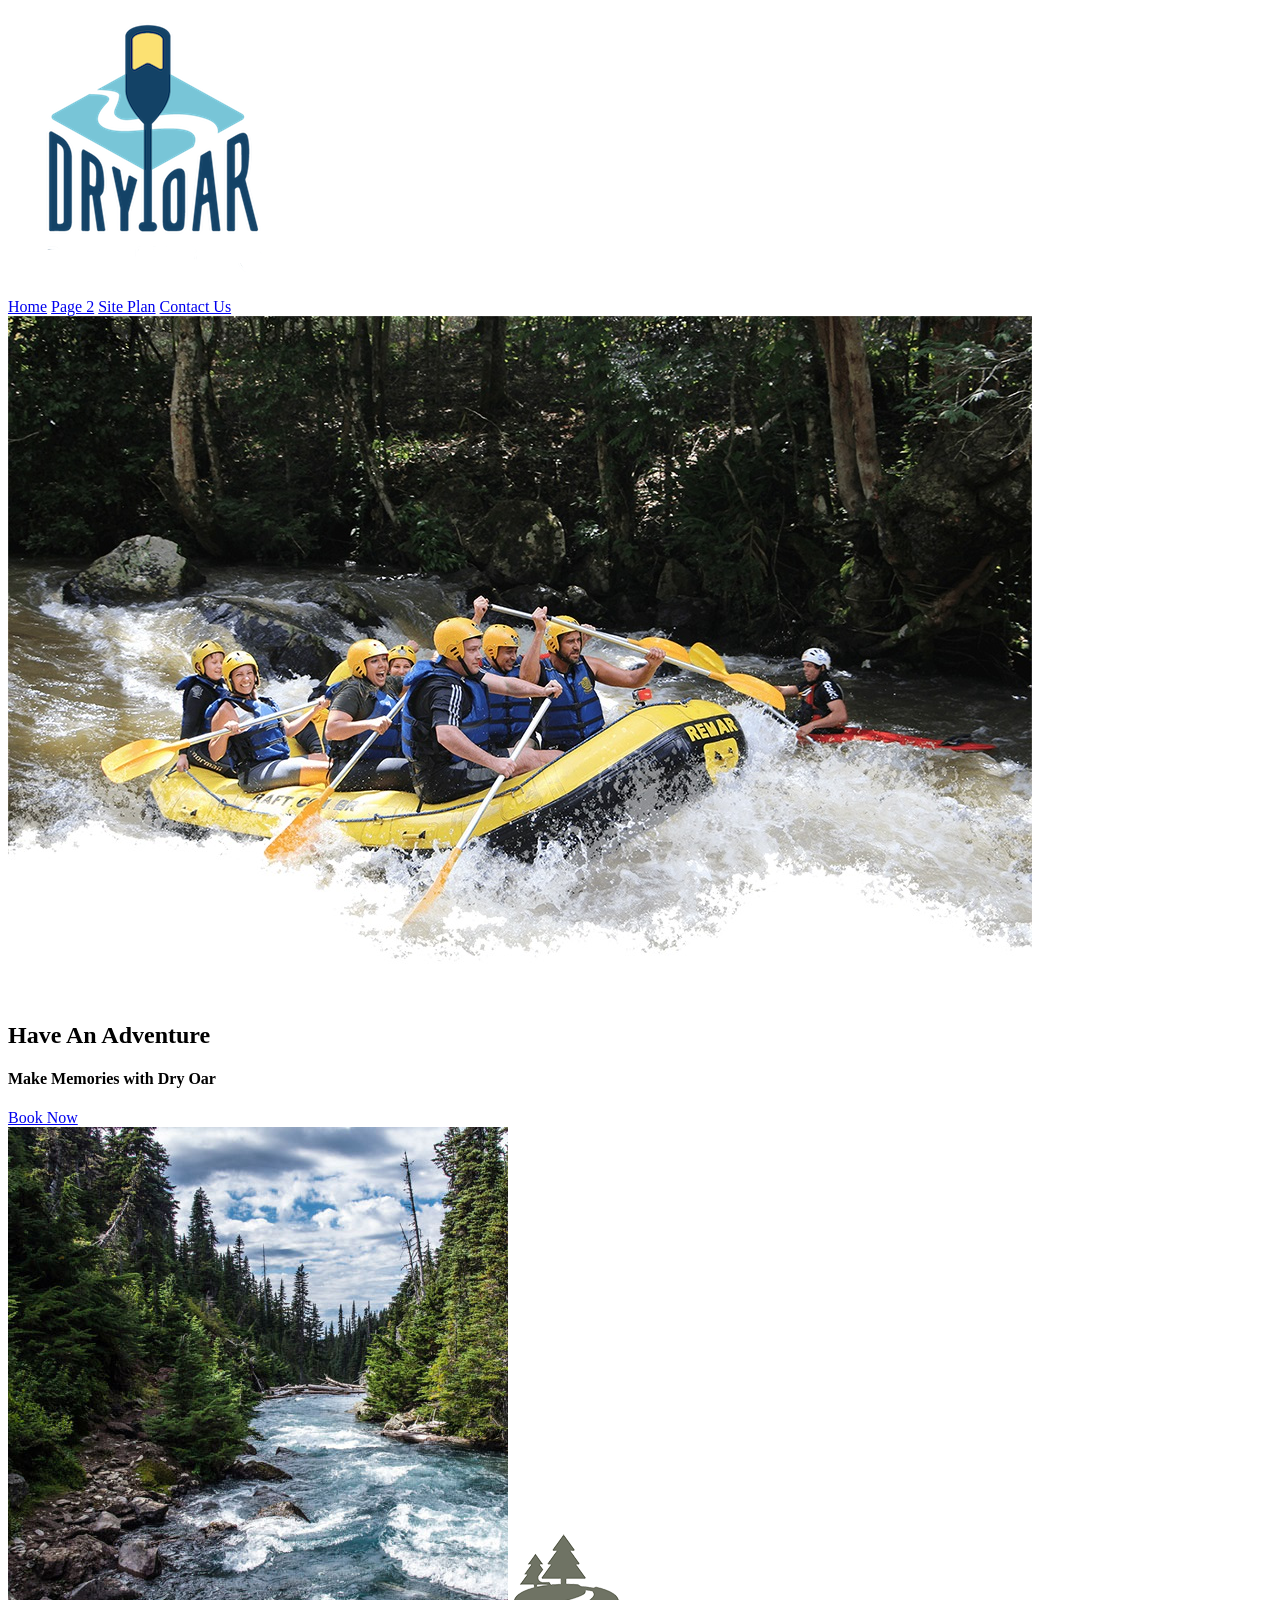
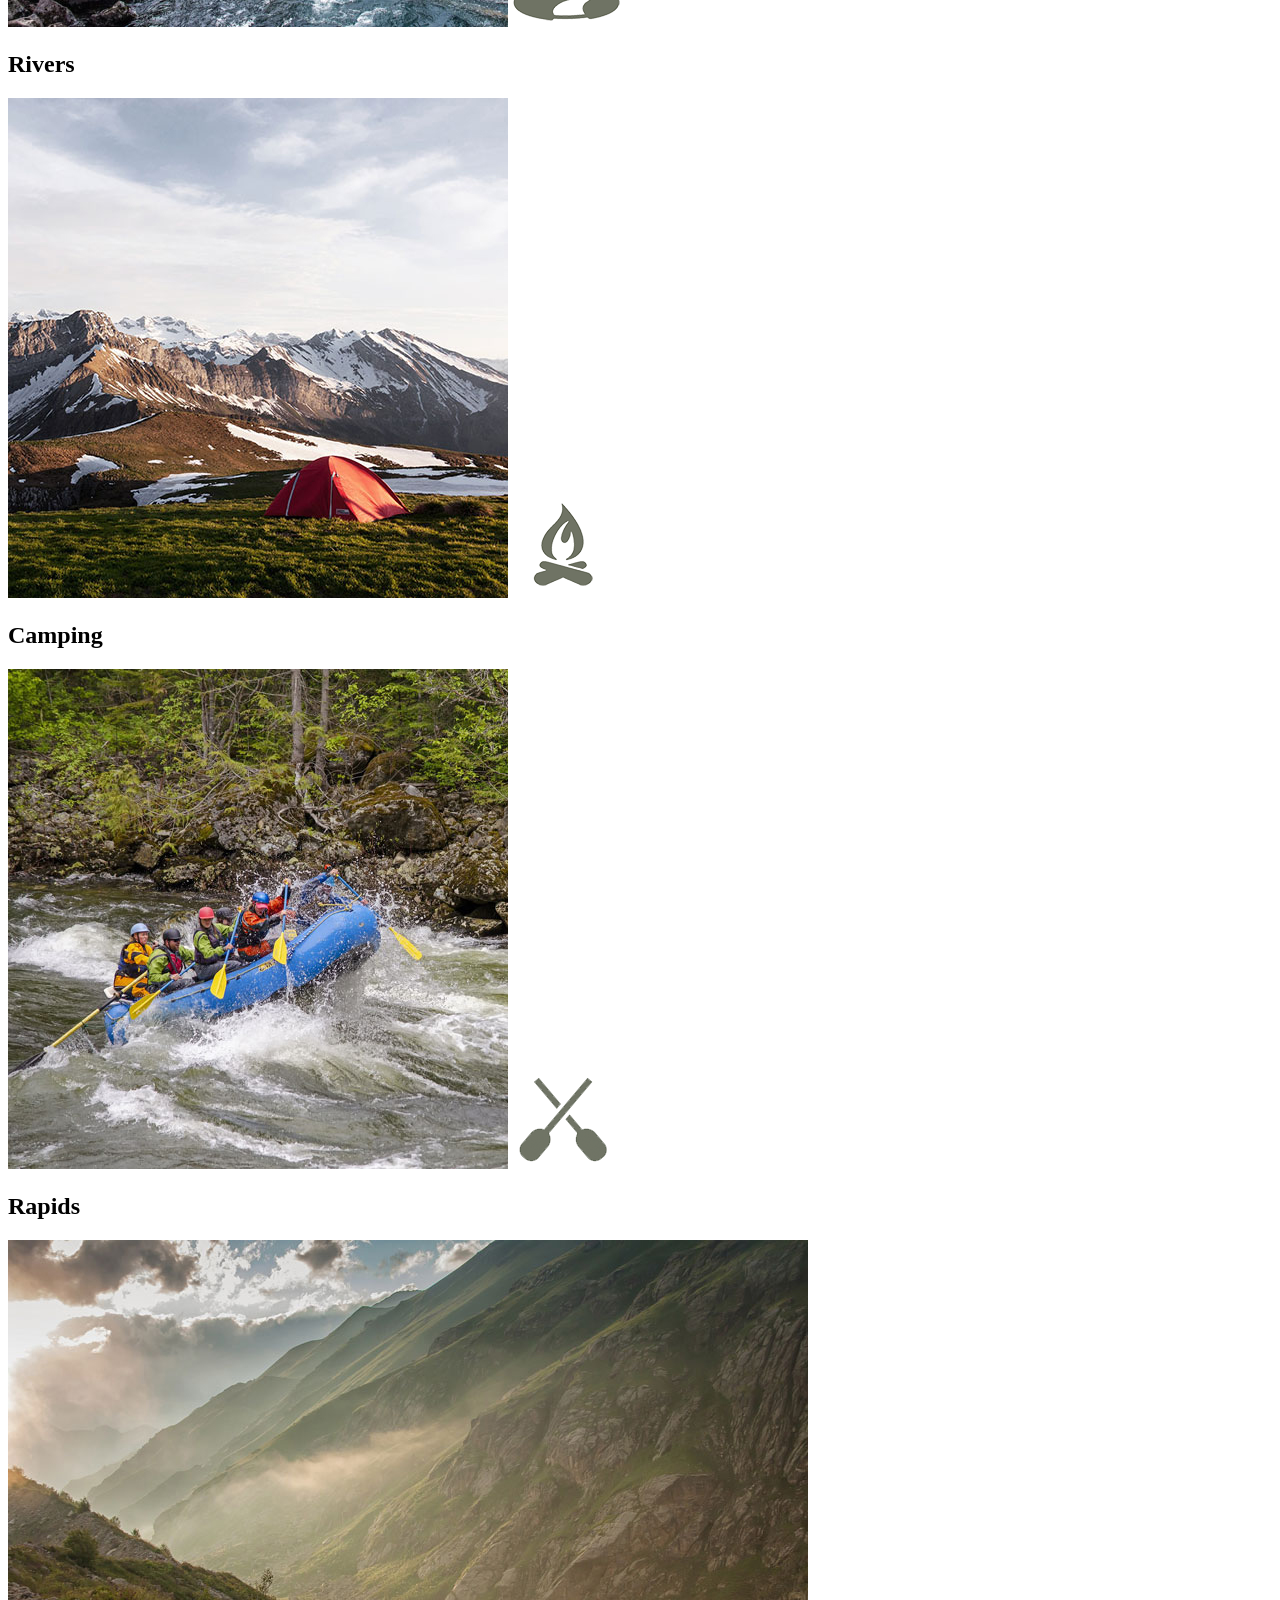
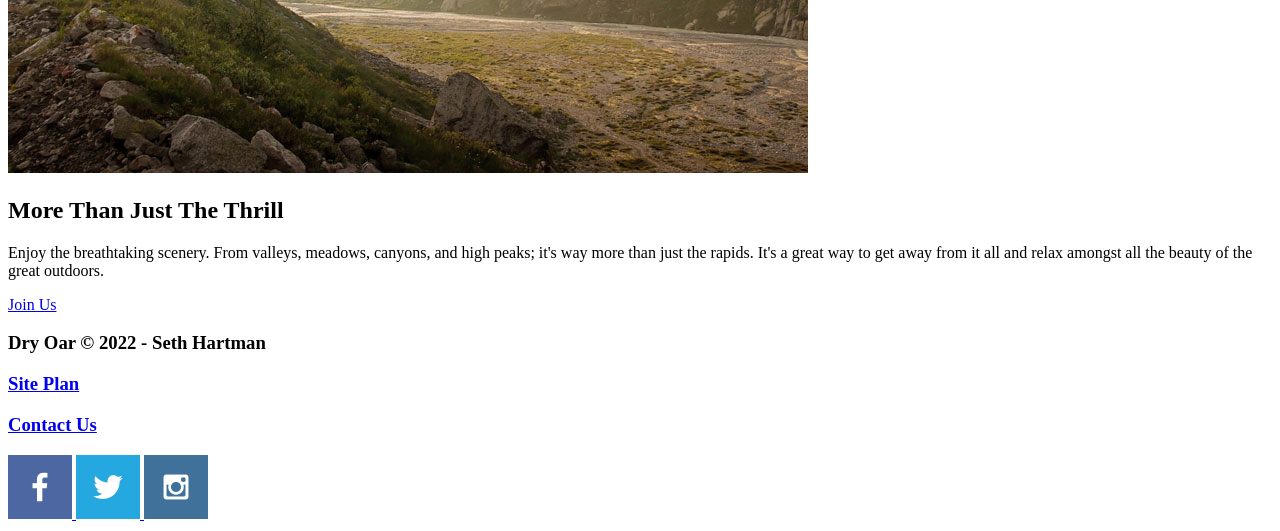
==== wwr/index.html @ 340da54a "W03 Assignment" ====
<!DOCTYPE html>
<html lang="en">
<head>
    <meta charset="UTF-8">
    <meta http-equiv="X-UA-Compatible" content="IE=edge">
    <meta name="viewport" content="width=device-width, initial-scale=1.0">
    <title>Whitewater Rafting Vacations | Dry Oar Boating | Home</title>
</head>
<body>
    <header>
        <a id="logo_link" href="index.html">
            <img class="logo" src="../Images/logo-rafting.png" alt="Dry Oar Logo">
        </a>
        <nav>
            <a href="index.html">Home</a>
            <a href="#">Page 2</a>
            <a href="site-plan-rafting.html">Site Plan</a>
            <a href="contactus.html">Contact Us</a>
        </nav>
    </header>
    <div id="hero">
        <div id="hero-box">
            <img id="hero-img" src="../Images/hero-rafting.jpg" alt="People enjoying white water rafting">
        </div>
        <section id="hero-msg">
            <h1 class="home-title">Have An Adventure</h1>
            <h4>Make Memories with Dry Oar </h4>
            <div class='button-box'>
                <a class='book' href="rates.html">Book Now</a>
            </div>
        </section>
    </div>
    <main class="home-grid">
        <section class="rivers-card">
            <img class="card-img" src="../Images/rivers-rafting.jpg" alt="river in forest">
            <img class="icon" src="../Images/river_icon-rafting.png" alt="river icon">
            <h2>Rivers</h2>
        </section>
        <section class="camping-card">
            <img class="card-img" src="../Images/camping-rafting.jpg" alt="tent in mountains">
            <img class="icon" src="../Images/fire_icon-rafting.png" alt="fire icon">
            <h2>Camping</h2>
        </section>
        <section class="rapids-card">
            <img class="card-img" src="../Images/rapids-rafting.jpg" alt="rafting boat">
            <img class="icon" src="../Images/oars-rafting.png" alt="oars icon">
            <h2>Rapids</h2>
        </section>
        <img class="mountains" src="../Images/mountains-rafting.jpg" alt="Misty mountains">
        <section class="msg">
            <h2>More Than Just The Thrill</h2>
            <p>Enjoy the breathtaking scenery. From valleys, meadows, canyons, and high peaks; it's way more than just the rapids. It's a great way to get away from it all and relax amongst all the beauty of the great outdoors. </p>
            <a class='join' href="rivers.html">Join Us</a>
        </section>
    </main>
    <footer>
        <h3>Dry Oar &copy; 2022 - Seth Hartman</h3>
        <h3><a href="site-plan-rafting.html">Site Plan</a></h3>
        <h3><a href="contactus.html">Contact Us</a></h3>
        <div class="social">
            <a href="https://facebook.com">
                <img src="../Images/facebook-rafting.png" alt="fb icon">
            </a>
            <a href="https://twitter.com">
                <img src="../Images/twitter-rafting.png" alt="twitter icon">
            </a>
            <a href="https://instagram.com">
                <img src="../Images/instagram-rafting.png" alt="instagram icon">
            </a>
        </div>
    </footer>
</body>
</html>
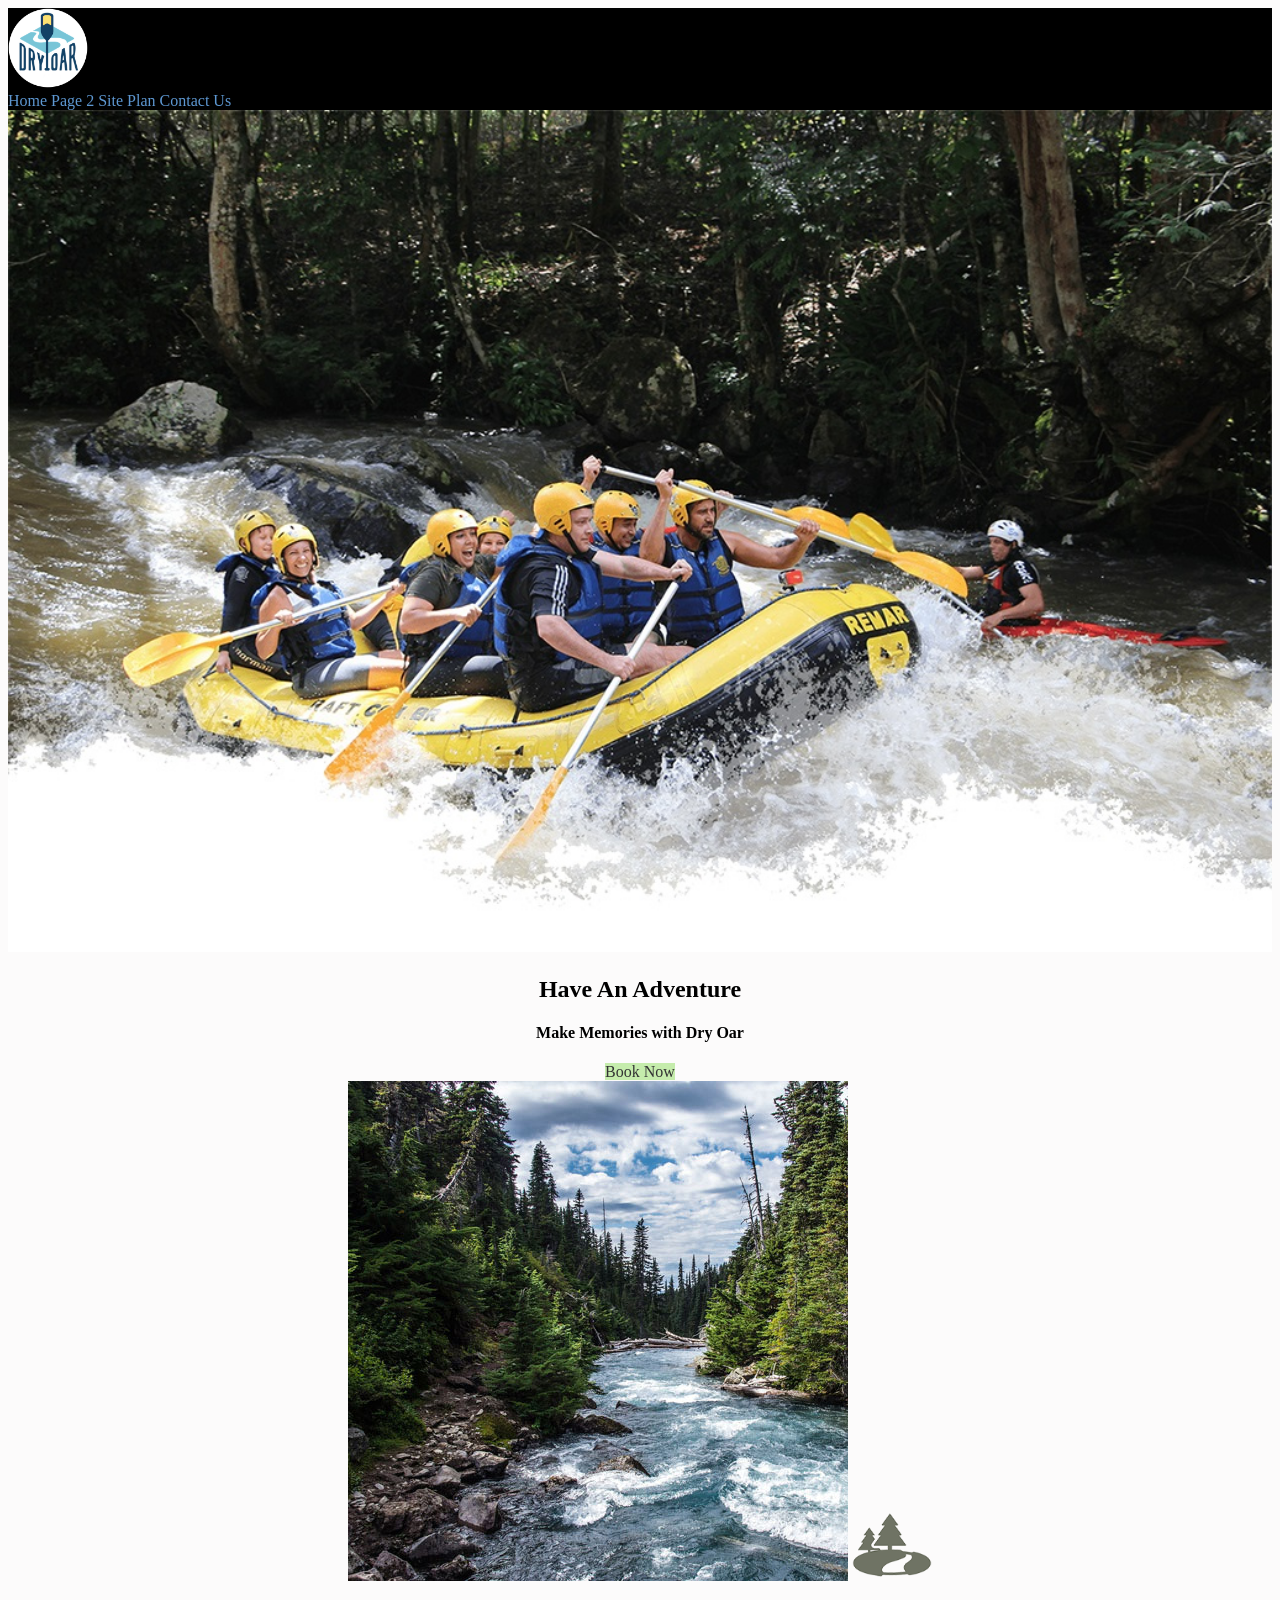
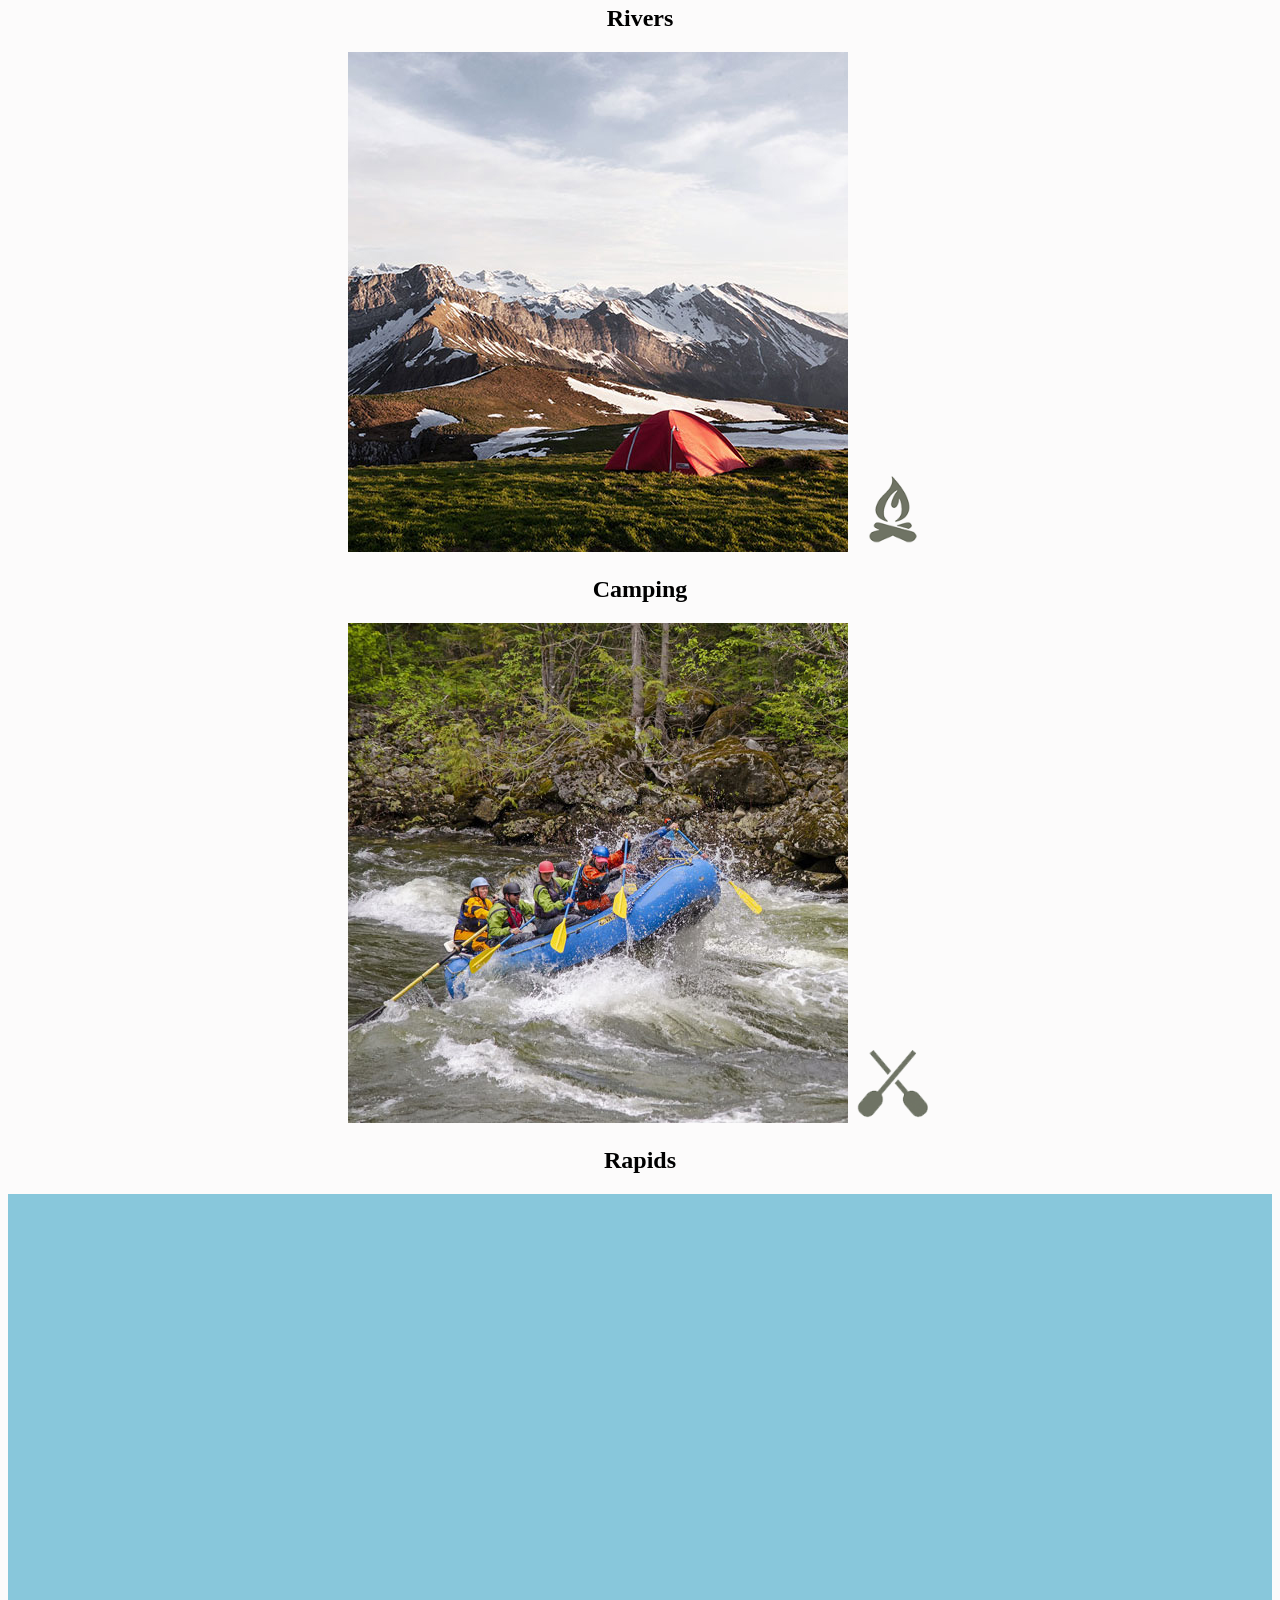
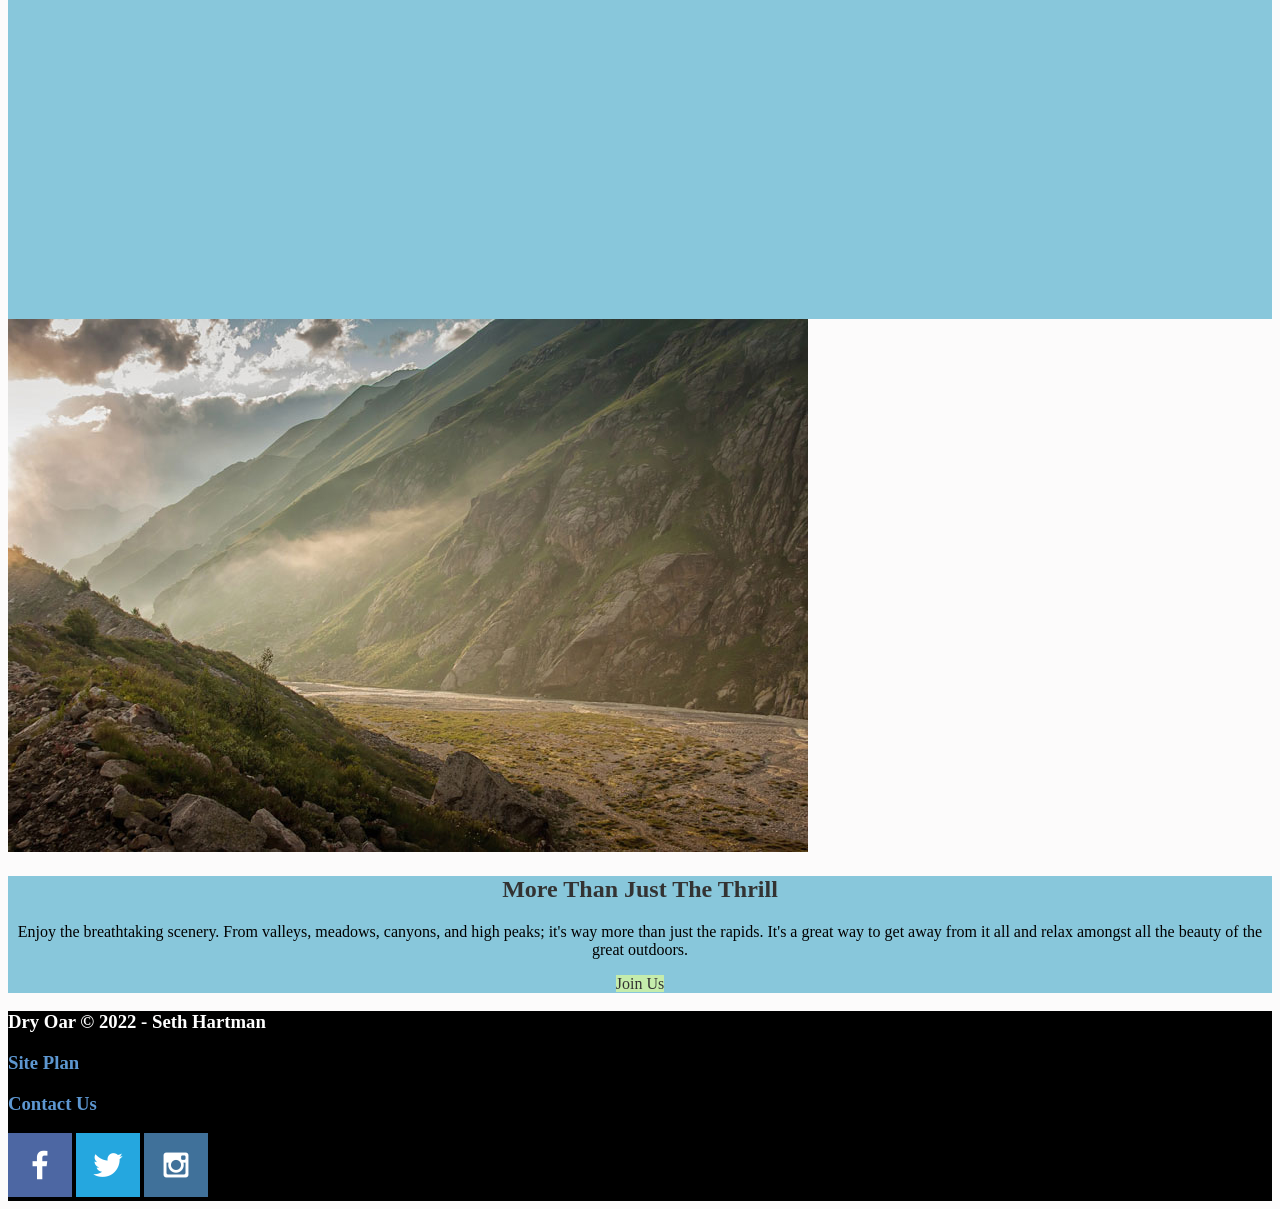
==== commit 0a0b7486: "W04 Assignment" ====
--- a/wwr/index.html
+++ b/wwr/index.html
@@ -1,73 +1,77 @@
 <!DOCTYPE html>
 <html lang="en">
-<head>
-    <meta charset="UTF-8">
-    <meta http-equiv="X-UA-Compatible" content="IE=edge">
-    <meta name="viewport" content="width=device-width, initial-scale=1.0">
-    <title>Whitewater Rafting Vacations | Dry Oar Boating | Home</title>
-</head>
-<body>
-    <header>
-        <a id="logo_link" href="index.html">
-            <img class="logo" src="../Images/logo-rafting.png" alt="Dry Oar Logo">
-        </a>
-        <nav>
-            <a href="index.html">Home</a>
-            <a href="#">Page 2</a>
-            <a href="site-plan-rafting.html">Site Plan</a>
-            <a href="contactus.html">Contact Us</a>
-        </nav>
-    </header>
-    <div id="hero">
-        <div id="hero-box">
-            <img id="hero-img" src="../Images/hero-rafting.jpg" alt="People enjoying white water rafting">
+    <head>
+        <meta charset="UTF-8">
+        <meta http-equiv="X-UA-Compatible" content="IE=edge">
+        <meta name="viewport" content="width=device-width, initial-scale=1.0">
+        <link rel="stylesheet" href="styles/style.css">
+        <title>Whitewater Rafting Vacations | Dry Oar Boating | Home</title>
+    </head>
+    <body>
+        <div id="content">
+            <header>
+                <a id="logo_link" href="index.html">
+                    <img class="logo" src="../Images/logo-rafting.png" alt="Dry Oar Logo">
+                </a>
+                <nav>
+                    <a href="index.html">Home</a>
+                    <a href="#">Page 2</a>
+                    <a href="site-plan-rafting.html">Site Plan</a>
+                    <a href="contactus.html">Contact Us</a>
+                </nav>
+            </header>
+            <div id="hero">
+                <div id="hero-box">
+                    <img id="hero-img" src="../Images/hero-rafting.jpg" alt="People enjoying white water rafting">
+                </div>
+                <section id="hero-msg">
+                    <h1 class="home-title">Have An Adventure</h1>
+                    <h4>Make Memories with Dry Oar </h4>
+                    <div class='button-box'>
+                        <a class='book' href="rates.html">Book Now</a>
+                    </div>
+                </section>
+            </div>
+            <main class="home-grid">
+                <section class="rivers-card">
+                    <img class="card-img" src="../Images/rivers-rafting.jpg" alt="river in forest">
+                    <img class="icon" src="../Images/river_icon-rafting.png" alt="river icon">
+                    <h2>Rivers</h2>
+                </section>
+                <section class="camping-card">
+                    <img class="card-img" src="../Images/camping-rafting.jpg" alt="tent in mountains">
+                    <img class="icon" src="../Images/fire_icon-rafting.png" alt="fire icon">
+                    <h2>Camping</h2>
+                </section>
+                <section class="rapids-card">
+                    <img class="card-img" src="../Images/rapids-rafting.jpg" alt="rafting boat">
+                    <img class="icon" src="../Images/oars-rafting.png" alt="oars icon">
+                    <h2>Rapids</h2>
+                </section>
+                <div id="background"></div>
+                <img class="mountains" src="../Images/mountains-rafting.jpg" alt="Misty mountains">
+                <section class="msg">
+                    <h2>More Than Just The Thrill</h2>
+                    <p>Enjoy the breathtaking scenery. From valleys, meadows, canyons, and high peaks; it's way more than just the rapids. It's a great way to get away from it all and relax amongst all the beauty of the great outdoors. </p>
+                    <a class='join' href="rivers.html">Join Us</a>
+                </section>
+            </main>
+            <footer>
+                <h3>Dry Oar &copy; 2022 - Seth Hartman</h3>
+                <h3><a href="site-plan-rafting.html">Site Plan</a></h3>
+                <h3><a href="contactus.html">Contact Us</a></h3>
+                <div class="social">
+                    <a href="https://facebook.com" target="_blank">
+                        <img src="../Images/facebook-rafting.png" alt="fb icon">
+                    </a>
+                    <a href="https://twitter.com" target="_blank">
+                        <img src="../Images/twitter-rafting.png" alt="twitter icon">
+                    </a>
+                    <a href="https://instagram.com" target="_blank">
+                        <img src="../Images/instagram-rafting.png" alt="instagram icon">
+                    </a>
+                </div>
+            </footer>
         </div>
-        <section id="hero-msg">
-            <h1 class="home-title">Have An Adventure</h1>
-            <h4>Make Memories with Dry Oar </h4>
-            <div class='button-box'>
-                <a class='book' href="rates.html">Book Now</a>
-            </div>
-        </section>
-    </div>
-    <main class="home-grid">
-        <section class="rivers-card">
-            <img class="card-img" src="../Images/rivers-rafting.jpg" alt="river in forest">
-            <img class="icon" src="../Images/river_icon-rafting.png" alt="river icon">
-            <h2>Rivers</h2>
-        </section>
-        <section class="camping-card">
-            <img class="card-img" src="../Images/camping-rafting.jpg" alt="tent in mountains">
-            <img class="icon" src="../Images/fire_icon-rafting.png" alt="fire icon">
-            <h2>Camping</h2>
-        </section>
-        <section class="rapids-card">
-            <img class="card-img" src="../Images/rapids-rafting.jpg" alt="rafting boat">
-            <img class="icon" src="../Images/oars-rafting.png" alt="oars icon">
-            <h2>Rapids</h2>
-        </section>
-        <img class="mountains" src="../Images/mountains-rafting.jpg" alt="Misty mountains">
-        <section class="msg">
-            <h2>More Than Just The Thrill</h2>
-            <p>Enjoy the breathtaking scenery. From valleys, meadows, canyons, and high peaks; it's way more than just the rapids. It's a great way to get away from it all and relax amongst all the beauty of the great outdoors. </p>
-            <a class='join' href="rivers.html">Join Us</a>
-        </section>
-    </main>
-    <footer>
-        <h3>Dry Oar &copy; 2022 - Seth Hartman</h3>
-        <h3><a href="site-plan-rafting.html">Site Plan</a></h3>
-        <h3><a href="contactus.html">Contact Us</a></h3>
-        <div class="social">
-            <a href="https://facebook.com">
-                <img src="../Images/facebook-rafting.png" alt="fb icon">
-            </a>
-            <a href="https://twitter.com">
-                <img src="../Images/twitter-rafting.png" alt="twitter icon">
-            </a>
-            <a href="https://instagram.com">
-                <img src="../Images/instagram-rafting.png" alt="instagram icon">
-            </a>
-        </div>
-    </footer>
-</body>
+    </body>
 </html>
--- a/wwr/styles/style.css
+++ b/wwr/styles/style.css
@@ -0,0 +1,105 @@
+body {
+    background-color: #fcfbfb;
+}
+
+header {
+    background-color: black;
+}
+
+nav a:hover {
+    background-color: #333333;
+    color: white
+}
+
+.book, .join {
+    background-color: #C5ECAC;
+    color: #333333;
+    text-decoration: none;
+}
+
+.book:hover, .join:hover {
+    background-color: #333333;
+    color: #88C7DB
+}
+
+.msg {
+    background-color: #88C7DB;
+}
+
+.msg h2 {
+    color: #333333;
+}
+
+msg p {
+    color: black;
+}
+
+footer {
+    background-color: black;
+}
+
+footer h3 {
+    color: #ffffff;
+}
+
+footer h3 a:hover {
+    text-decoration: underline;
+}
+
+footer a {
+    color: #5D97D1;
+    text-decoration: none;
+}
+
+footer a:hover {
+    color: white;
+}
+
+#content {
+    max-width: 1600px;
+    margin: 0 auto;
+}
+
+nav a {
+    text-align: center;
+    color: #5D97D1;
+    text-decoration: none;
+}
+
+#hero-msg h1, #hero-msg h4 {
+    text-align: center;
+}
+
+.button-box {
+    text-align: center;
+}
+
+main section {
+    text-align: center;
+}
+
+#background {
+    height: 725px;
+    background-color: #88C7DB;
+
+}
+
+.home-title {
+    color: black
+}
+
+h4 {
+    color: black
+}
+
+.icon {
+    width: 80px;
+}
+
+.logo {
+    width: 80px
+}
+
+#hero-img {
+    width: 100%;
+}
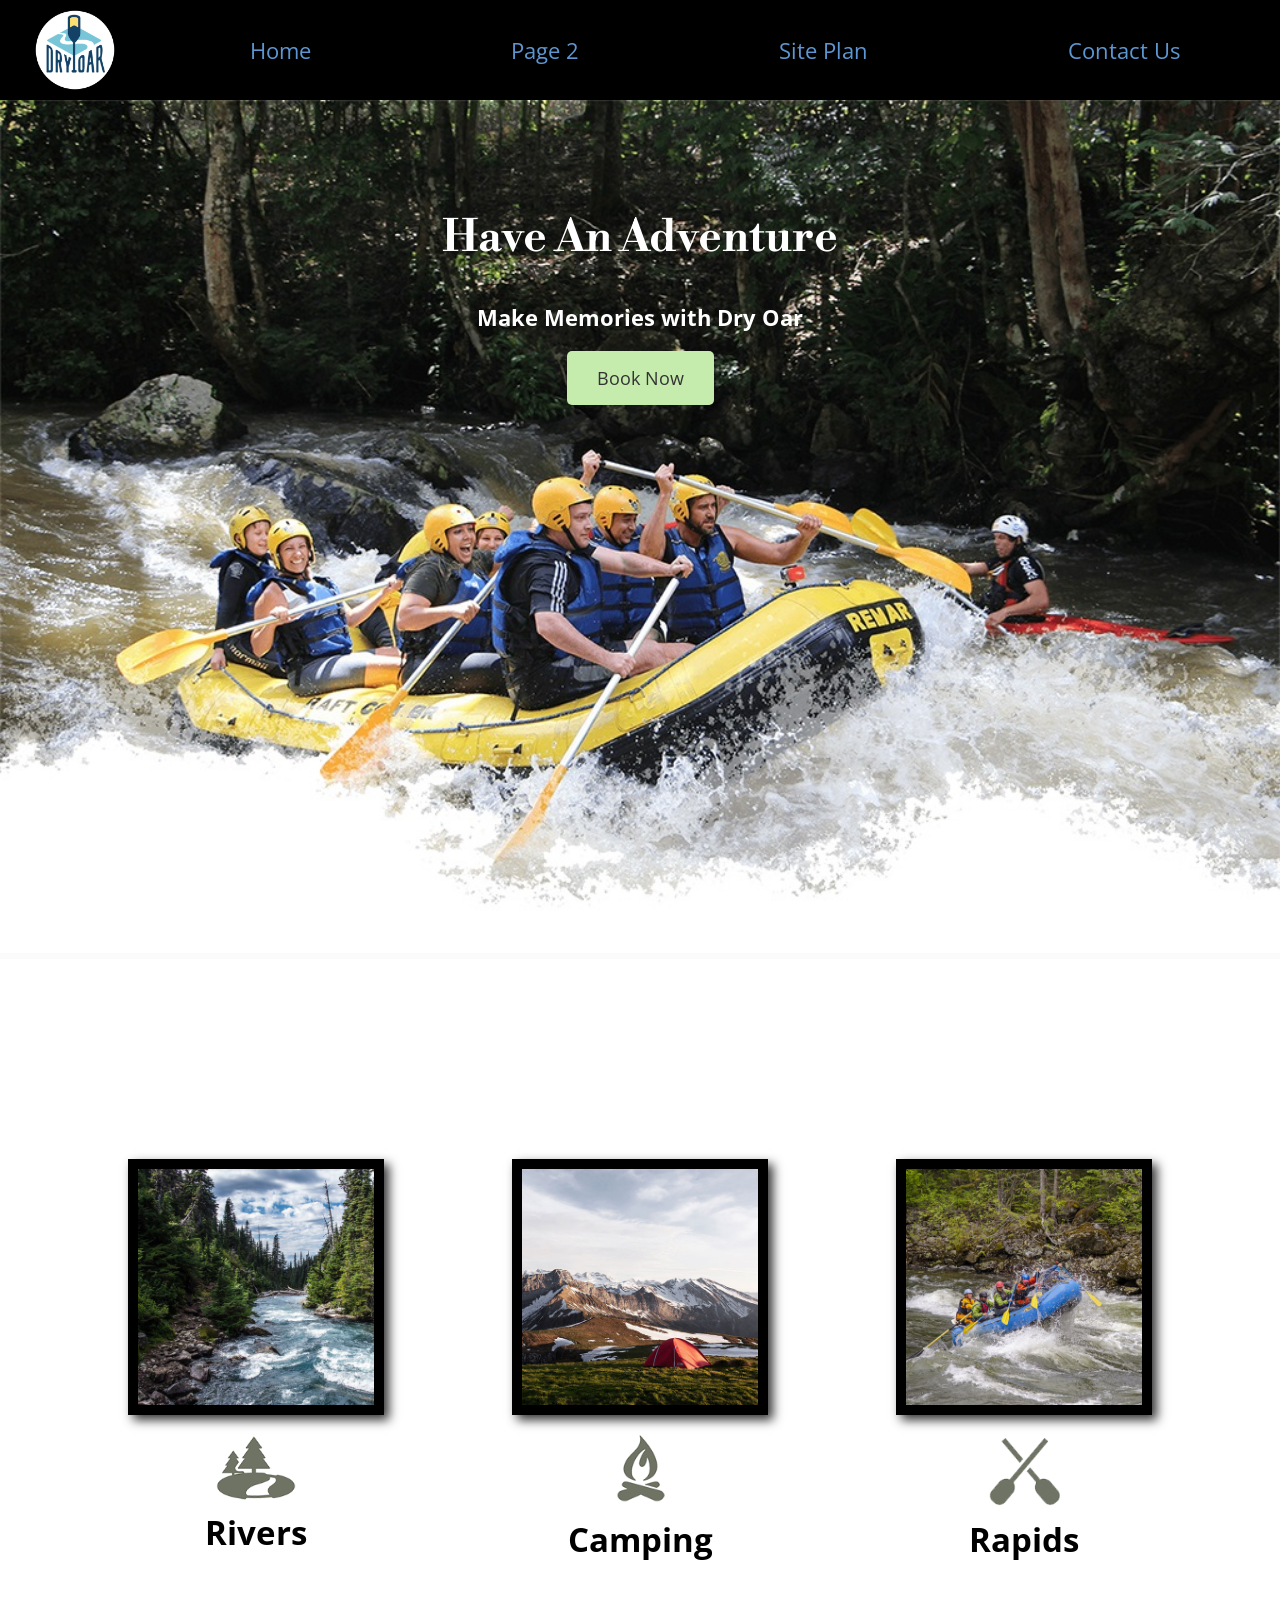
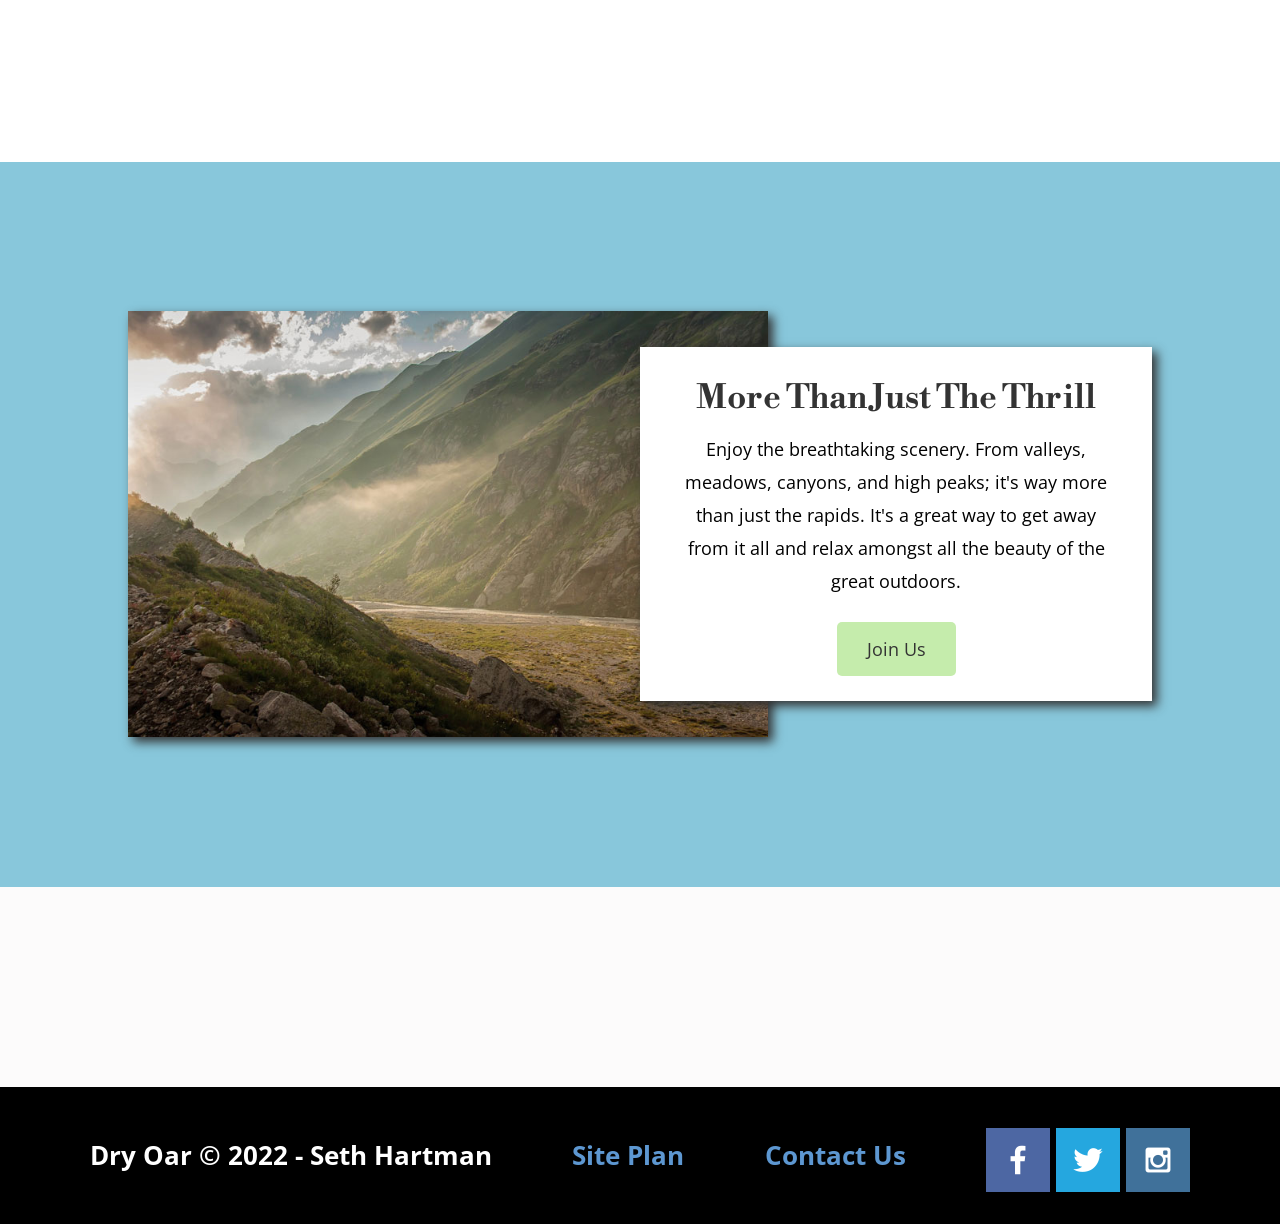
==== commit a041f126: "Assignment 07: Home Page Finishing Touches" ====
--- a/wwr/index.html
+++ b/wwr/index.html
@@ -1,77 +1,82 @@
 <!DOCTYPE html>
 <html lang="en">
-    <head>
-        <meta charset="UTF-8">
-        <meta http-equiv="X-UA-Compatible" content="IE=edge">
-        <meta name="viewport" content="width=device-width, initial-scale=1.0">
-        <link rel="stylesheet" href="styles/style.css">
-        <title>Whitewater Rafting Vacations | Dry Oar Boating | Home</title>
-    </head>
-    <body>
-        <div id="content">
-            <header>
-                <a id="logo_link" href="index.html">
-                    <img class="logo" src="../Images/logo-rafting.png" alt="Dry Oar Logo">
+
+<head>
+    <meta charset="UTF-8">
+    <meta http-equiv="X-UA-Compatible" content="IE=edge">
+    <meta name="viewport" content="width=device-width, initial-scale=1.0">
+    <link rel="stylesheet" href="styles/style.css">
+    <title>Whitewater Rafting Vacations | Dry Oar Boating | Home</title>
+</head>
+
+<body>
+    <div id="content">
+        <header>
+            <a id="logo_link" href="index.html">
+                <img class="logo" src="../Images/logo-rafting.png" alt="Dry Oar Logo">
+            </a>
+            <nav>
+                <a href="index.html">Home</a>
+                <a href="#">Page 2</a>
+                <a href="site-plan-rafting.html">Site Plan</a>
+                <a href="contactus.html">Contact Us</a>
+            </nav>
+        </header>
+        <div id="hero">
+            <div id="hero-box">
+                <img id="hero-img" src="../Images/hero-rafting.jpg" alt="People enjoying white water rafting">
+            </div>
+            <section id="hero-msg">
+                <h1 class="home-title">Have An Adventure</h1>
+                <h4>Make Memories with Dry Oar </h4>
+                <div class='button-box'>
+                    <a class='book' href="rates.html">Book Now</a>
+                </div>
+            </section>
+        </div>
+        <main class="home-grid">
+            <section class="rivers-card">
+                <img class="card-img" src="../Images/rivers-rafting.jpg" alt="river in forest">
+                <img class="icon" src="../Images/river_icon-rafting.png" alt="river icon">
+                <h2>Rivers</h2>
+            </section>
+            <section class="camping-card">
+                <img class="card-img" src="../Images/camping-rafting.jpg" alt="tent in mountains">
+                <img class="icon" src="../Images/fire_icon-rafting.png" alt="fire icon">
+                <h2>Camping</h2>
+            </section>
+            <section class="rapids-card">
+                <img class="card-img" src="../Images/rapids-rafting.jpg" alt="rafting boat">
+                <img class="icon" src="../Images/oars-rafting.png" alt="oars icon">
+                <h2>Rapids</h2>
+            </section>
+            <div id="background"></div>
+            <img class="mountains" src="../Images/mountains-rafting.jpg" alt="Misty mountains">
+            <section class="msg">
+                <h2>More Than Just The Thrill</h2>
+                <p>Enjoy the breathtaking scenery. From valleys, meadows, canyons, and high peaks; it's way more than
+                    just the rapids. It's a great way to get away from it all and relax amongst all the beauty of the
+                    great outdoors. </p>
+                <a class='join' href="rivers.html">Join Us</a>
+            </section>
+        </main>
+        <footer>
+            <h3>Dry Oar &copy; 2022 - Seth Hartman</h3>
+            <h3><a href="site-plan-rafting.html">Site Plan</a></h3>
+            <h3><a href="contactus.html">Contact Us</a></h3>
+            <div class="social">
+                <a href="https://facebook.com" target="_blank">
+                    <img src="../Images/facebook-rafting.png" alt="fb icon">
                 </a>
-                <nav>
-                    <a href="index.html">Home</a>
-                    <a href="#">Page 2</a>
-                    <a href="site-plan-rafting.html">Site Plan</a>
-                    <a href="contactus.html">Contact Us</a>
-                </nav>
-            </header>
-            <div id="hero">
-                <div id="hero-box">
-                    <img id="hero-img" src="../Images/hero-rafting.jpg" alt="People enjoying white water rafting">
-                </div>
-                <section id="hero-msg">
-                    <h1 class="home-title">Have An Adventure</h1>
-                    <h4>Make Memories with Dry Oar </h4>
-                    <div class='button-box'>
-                        <a class='book' href="rates.html">Book Now</a>
-                    </div>
-                </section>
+                <a href="https://twitter.com" target="_blank">
+                    <img src="../Images/twitter-rafting.png" alt="twitter icon">
+                </a>
+                <a href="https://instagram.com" target="_blank">
+                    <img src="../Images/instagram-rafting.png" alt="instagram icon">
+                </a>
             </div>
-            <main class="home-grid">
-                <section class="rivers-card">
-                    <img class="card-img" src="../Images/rivers-rafting.jpg" alt="river in forest">
-                    <img class="icon" src="../Images/river_icon-rafting.png" alt="river icon">
-                    <h2>Rivers</h2>
-                </section>
-                <section class="camping-card">
-                    <img class="card-img" src="../Images/camping-rafting.jpg" alt="tent in mountains">
-                    <img class="icon" src="../Images/fire_icon-rafting.png" alt="fire icon">
-                    <h2>Camping</h2>
-                </section>
-                <section class="rapids-card">
-                    <img class="card-img" src="../Images/rapids-rafting.jpg" alt="rafting boat">
-                    <img class="icon" src="../Images/oars-rafting.png" alt="oars icon">
-                    <h2>Rapids</h2>
-                </section>
-                <div id="background"></div>
-                <img class="mountains" src="../Images/mountains-rafting.jpg" alt="Misty mountains">
-                <section class="msg">
-                    <h2>More Than Just The Thrill</h2>
-                    <p>Enjoy the breathtaking scenery. From valleys, meadows, canyons, and high peaks; it's way more than just the rapids. It's a great way to get away from it all and relax amongst all the beauty of the great outdoors. </p>
-                    <a class='join' href="rivers.html">Join Us</a>
-                </section>
-            </main>
-            <footer>
-                <h3>Dry Oar &copy; 2022 - Seth Hartman</h3>
-                <h3><a href="site-plan-rafting.html">Site Plan</a></h3>
-                <h3><a href="contactus.html">Contact Us</a></h3>
-                <div class="social">
-                    <a href="https://facebook.com" target="_blank">
-                        <img src="../Images/facebook-rafting.png" alt="fb icon">
-                    </a>
-                    <a href="https://twitter.com" target="_blank">
-                        <img src="../Images/twitter-rafting.png" alt="twitter icon">
-                    </a>
-                    <a href="https://instagram.com" target="_blank">
-                        <img src="../Images/instagram-rafting.png" alt="instagram icon">
-                    </a>
-                </div>
-            </footer>
-        </div>
-    </body>
+        </footer>
+    </div>
+</body>
+
 </html>
--- a/wwr/styles/style.css
+++ b/wwr/styles/style.css
@@ -1,9 +1,22 @@
+@import url('https://fonts.googleapis.com/css2?family=Libre+Bodoni&family=Open+Sans:wght@800&display=swap');
+
 body {
     background-color: #fcfbfb;
+    font-family: 'Lato', 'Open Sans', 'sans-serif';
+    font-size: 22px;
+    margin: 0;
+    padding: 0;
 }
 
 header {
     background-color: black;
+    display: grid;
+    grid-template-columns: 150px auto;
+}
+
+nav {
+    display: flex;
+    justify-content: space-around;
 }
 
 nav a:hover {
@@ -15,6 +28,10 @@
     background-color: #C5ECAC;
     color: #333333;
     text-decoration: none;
+    font-size: 18px;
+    padding: 15px 30px;
+    margin-top: 50px;
+    border-radius: 5px;
 }
 
 .book:hover, .join:hover {
@@ -23,19 +40,32 @@
 }
 
 .msg {
-    background-color: #88C7DB;
+    background-color: white;
+    line-height: 1.5em;
+    padding: 35px;
+    grid-column: 6/10;
+    grid-row: 6/7;
+    box-shadow: 5px 5px 10px #333333;
 }
 
 .msg h2 {
     color: #333333;
-}
-
-msg p {
+    font-family: "Libre Bodoni", "serif";
+}
+
+.msg p {
     color: black;
+    font-size: .8em;
+    padding-bottom: 15px;
 }
 
 footer {
     background-color: black;
+    padding: 25px 50px;
+    margin-top: 200px;
+    display: flex;
+    justify-content: space-around;
+    align-items: center;
 }
 
 footer h3 {
@@ -55,6 +85,10 @@
     color: white;
 }
 
+footer .social img {
+    padding-top: 15px;
+}
+
 #content {
     max-width: 1600px;
     margin: 0 auto;
@@ -64,28 +98,68 @@
     text-align: center;
     color: #5D97D1;
     text-decoration: none;
+    padding: 35px;
+}
+
+#hero {
+    display: grid;
+    grid-template-columns: 1fr 3fr 1fr;
+}
+
+#hero-box {
+    grid-column: 1/4;
+    grid-row: 1/3;
+    z-index: -1;
+}
+
+#hero-msg {
+    grid-column: 2/3;
+    grid-row: 1/2;
+    margin-top: 100px;
 }
 
 #hero-msg h1, #hero-msg h4 {
     text-align: center;
 }
 
+#hero-msg h4 {
+    color: white;
+}
+
 .button-box {
     text-align: center;
 }
 
 main section {
     text-align: center;
+}
+
+main section img {
+    box-sizing: border-box;
 }
 
 #background {
     height: 725px;
     background-color: #88C7DB;
-
+    grid-column: 1/11;
+    grid-row: 4/9;
 }
 
 .home-title {
-    color: black
+    color: white;
+    font-family: "Libre Bodoni", "serif";
+    font-size: 2em;
+    margin-top: 10px;
+}
+
+.home-grid {
+    display: grid;
+    grid-template-columns: repeat(10, 1fr);
+    background-color: white;
+}
+
+h2 {
+    margin: 0;
 }
 
 h4 {
@@ -94,6 +168,7 @@
 
 .icon {
     width: 80px;
+    padding-top: 10px;
 }
 
 .logo {
@@ -102,4 +177,92 @@
 
 #hero-img {
     width: 100%;
-}+}
+#logo_link {
+    padding-top: 5px;
+    justify-self: center;
+    align-self: center;
+}
+.rivers-card, .camping-card, .rapids-card {
+    margin: 200px 0;
+}
+
+.rivers-card {
+    grid-column: 2/4;
+    grid-row: 2/3;
+}
+
+.camping-card {
+    grid-column: 5/7;
+    grid-row: 2/3;
+}
+
+.rapids-card {
+    grid-column: 8/10;
+    grid-row: 2/3;
+}
+
+.mountains {
+    width: 100%;
+    grid-column: 2/7;
+    grid-row: 5/8;
+    box-shadow: 5px 5px 10px #333333;
+}
+
+.card-img {
+    border: 10px solid black;
+    transition: transform .5s;
+    box-shadow: 5px 5px 10px #333333;
+}
+
+.card-img:hover {
+    opacity: .6;
+    transform: scale(1.1);
+}
+
+
+.card-img, .mountains {
+    width: 100%
+}
+
+@media screen and (max-width: 900px) {
+    #hero, .home-grid {
+        display: block;
+        height: auto;
+    }
+    nav, footer {
+        flex-direction: column;
+    }
+    nav a {
+        display: block;
+        padding: 15px;
+    }
+    #hero {
+        margin-top: 0;
+    }
+    #hero-msg {
+        margin-top: 0;
+    }
+    #hero-msg h4 {
+        display: none;
+    }
+    .home-title {
+        font-size: 25px;
+        color: #333333;
+    }
+    .rivers-card, .camping-card, .rapids-card { 
+        margin: 50px auto;
+        width: 60%;
+    }
+    #background {
+        display: none;
+    }
+    .mountains, .msg {
+        width: 80%;
+        display: block;
+        margin: 0 auto;
+    }
+    footer {
+        margin-top: 25px;
+    }
+}
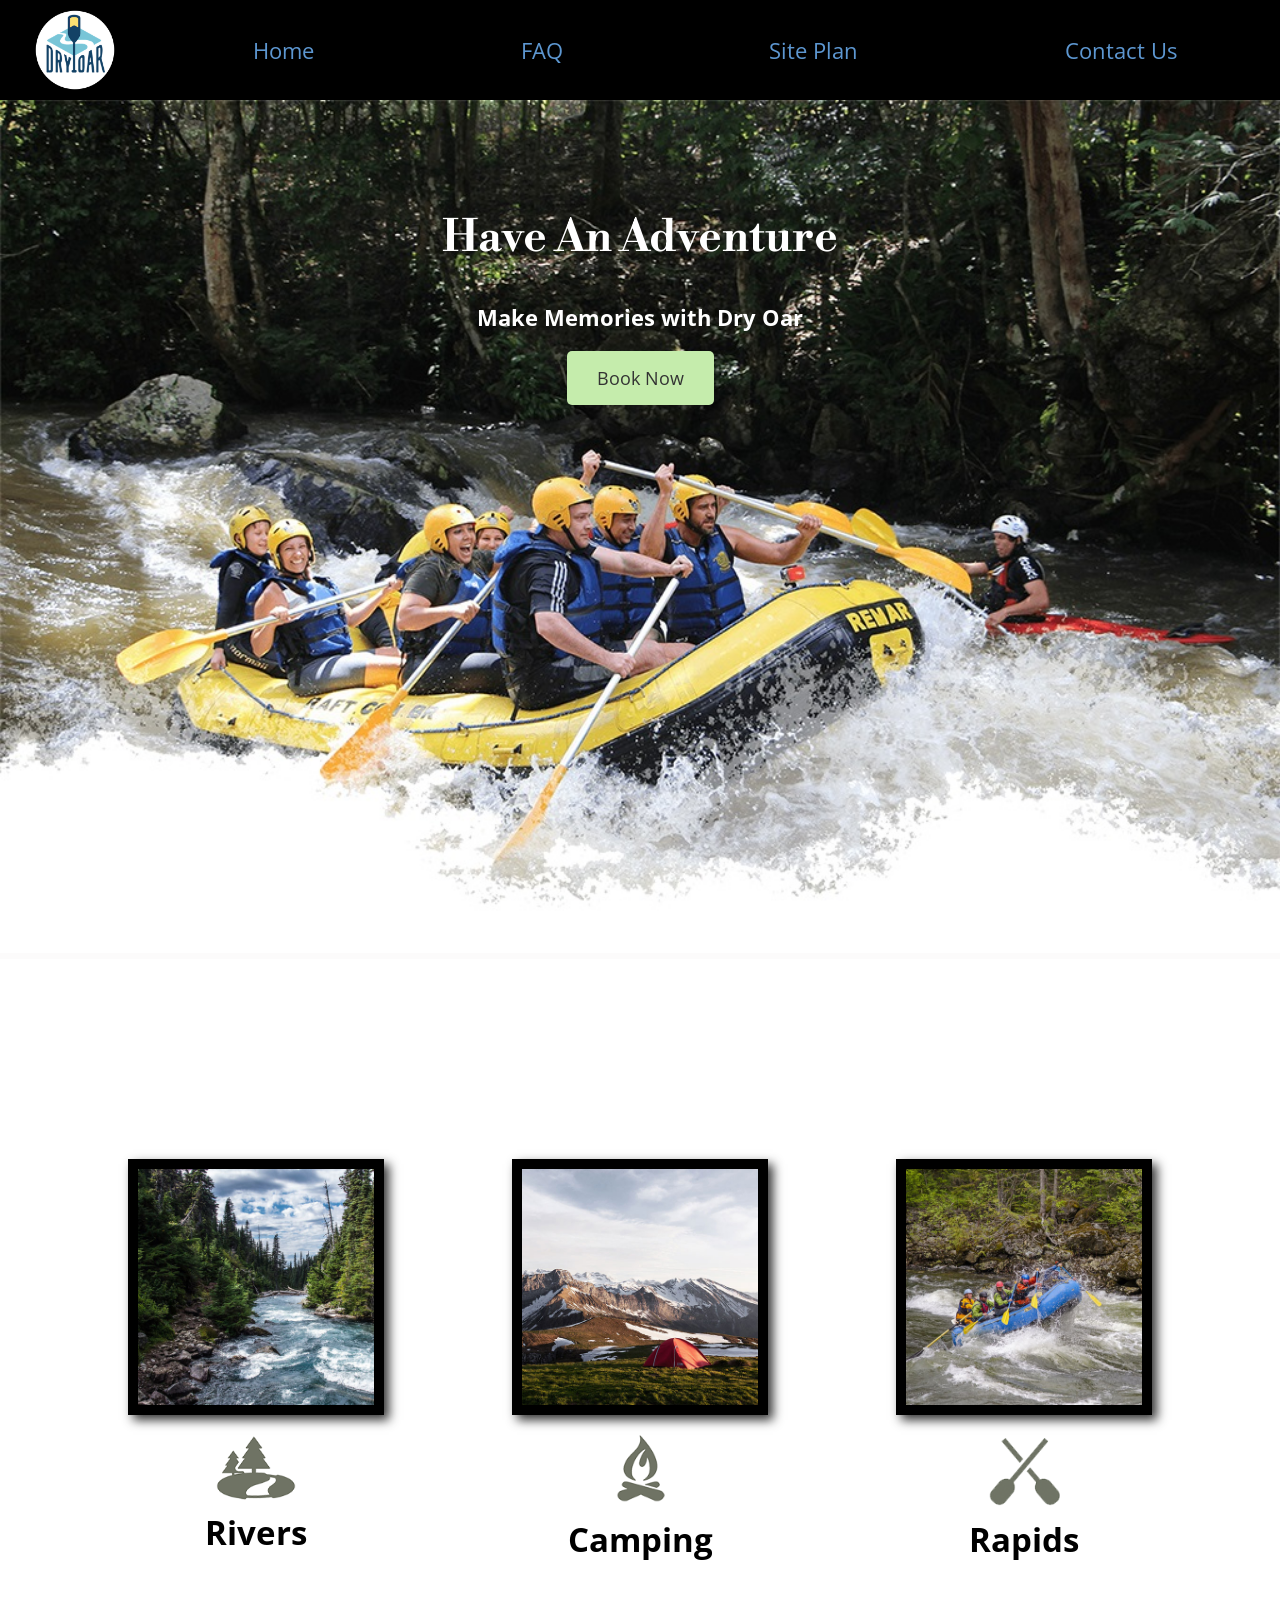
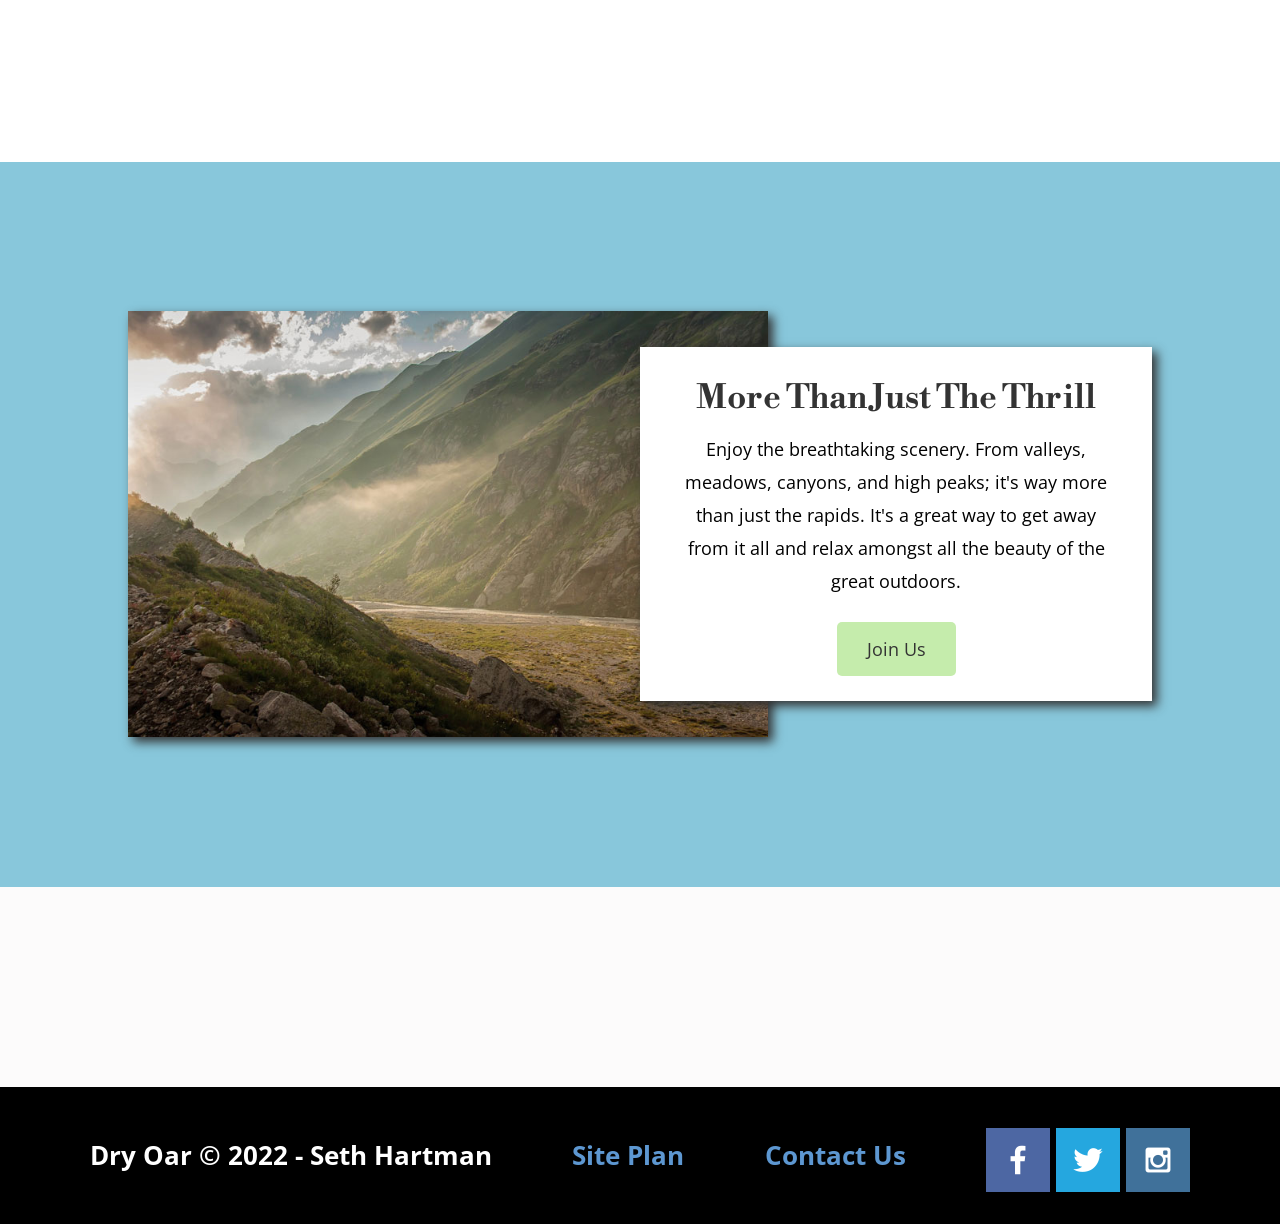
==== commit 4476639b: "W09 Assignment" ====
--- a/wwr/index.html
+++ b/wwr/index.html
@@ -17,7 +17,7 @@
             </a>
             <nav>
                 <a href="index.html">Home</a>
-                <a href="#">Page 2</a>
+                <a href="faq.html">FAQ</a>
                 <a href="site-plan-rafting.html">Site Plan</a>
                 <a href="contactus.html">Contact Us</a>
             </nav>
--- a/wwr/styles/style.css
+++ b/wwr/styles/style.css
@@ -24,7 +24,8 @@
     color: white
 }
 
-.book, .join {
+.book,
+.join {
     background-color: #C5ECAC;
     color: #333333;
     text-decoration: none;
@@ -34,7 +35,8 @@
     border-radius: 5px;
 }
 
-.book:hover, .join:hover {
+.book:hover,
+.join:hover {
     background-color: #333333;
     color: #88C7DB
 }
@@ -118,7 +120,8 @@
     margin-top: 100px;
 }
 
-#hero-msg h1, #hero-msg h4 {
+#hero-msg h1,
+#hero-msg h4 {
     text-align: center;
 }
 
@@ -178,12 +181,16 @@
 #hero-img {
     width: 100%;
 }
+
 #logo_link {
     padding-top: 5px;
     justify-self: center;
     align-self: center;
 }
-.rivers-card, .camping-card, .rapids-card {
+
+.rivers-card,
+.camping-card,
+.rapids-card {
     margin: 200px 0;
 }
 
@@ -221,48 +228,108 @@
 }
 
 
-.card-img, .mountains {
+.card-img,
+.mountains {
     width: 100%
 }
 
 @media screen and (max-width: 900px) {
-    #hero, .home-grid {
+
+    #hero,
+    .home-grid {
         display: block;
         height: auto;
     }
-    nav, footer {
+
+    nav,
+    footer {
         flex-direction: column;
     }
+
     nav a {
         display: block;
         padding: 15px;
     }
+
     #hero {
         margin-top: 0;
     }
+
     #hero-msg {
         margin-top: 0;
     }
+
     #hero-msg h4 {
         display: none;
     }
+
     .home-title {
         font-size: 25px;
         color: #333333;
     }
-    .rivers-card, .camping-card, .rapids-card { 
+
+    .rivers-card,
+    .camping-card,
+    .rapids-card {
         margin: 50px auto;
         width: 60%;
     }
+
     #background {
         display: none;
     }
-    .mountains, .msg {
+
+    .mountains,
+    .msg {
         width: 80%;
         display: block;
         margin: 0 auto;
     }
+
     footer {
         margin-top: 25px;
     }
 }
+
+/* faq.html */
+
+.faq-grid {
+    display: grid;
+    grid-template-columns: repeat(12, 1fr);
+    background-color: white;
+    text-align: center;
+}
+
+.headline-left {
+    grid-column: 2/6;
+    background-color: #C5ECAC;
+    outline: #333333 solid 3px;
+}
+
+.headline-right {
+    grid-column: 8/12;
+    background-color: #C5ECAC;
+    outline: #333333 solid 3px;
+}
+
+p.content-left {
+    grid-column: 2/6;
+    background-color: #88C7DB;
+    outline: #333333 solid 3px;
+    text-align: left;
+}
+
+p.content-right {
+    grid-column: 8/12;
+    background-color: #88C7DB;
+    outline: #333333 solid 3px;
+    text-align: left;
+}
+img.left {
+    grid-column: 2/6;
+    max-width: 100%;
+}
+img.right {
+    grid-column: 8/12;
+    max-width: 100%;
+}
